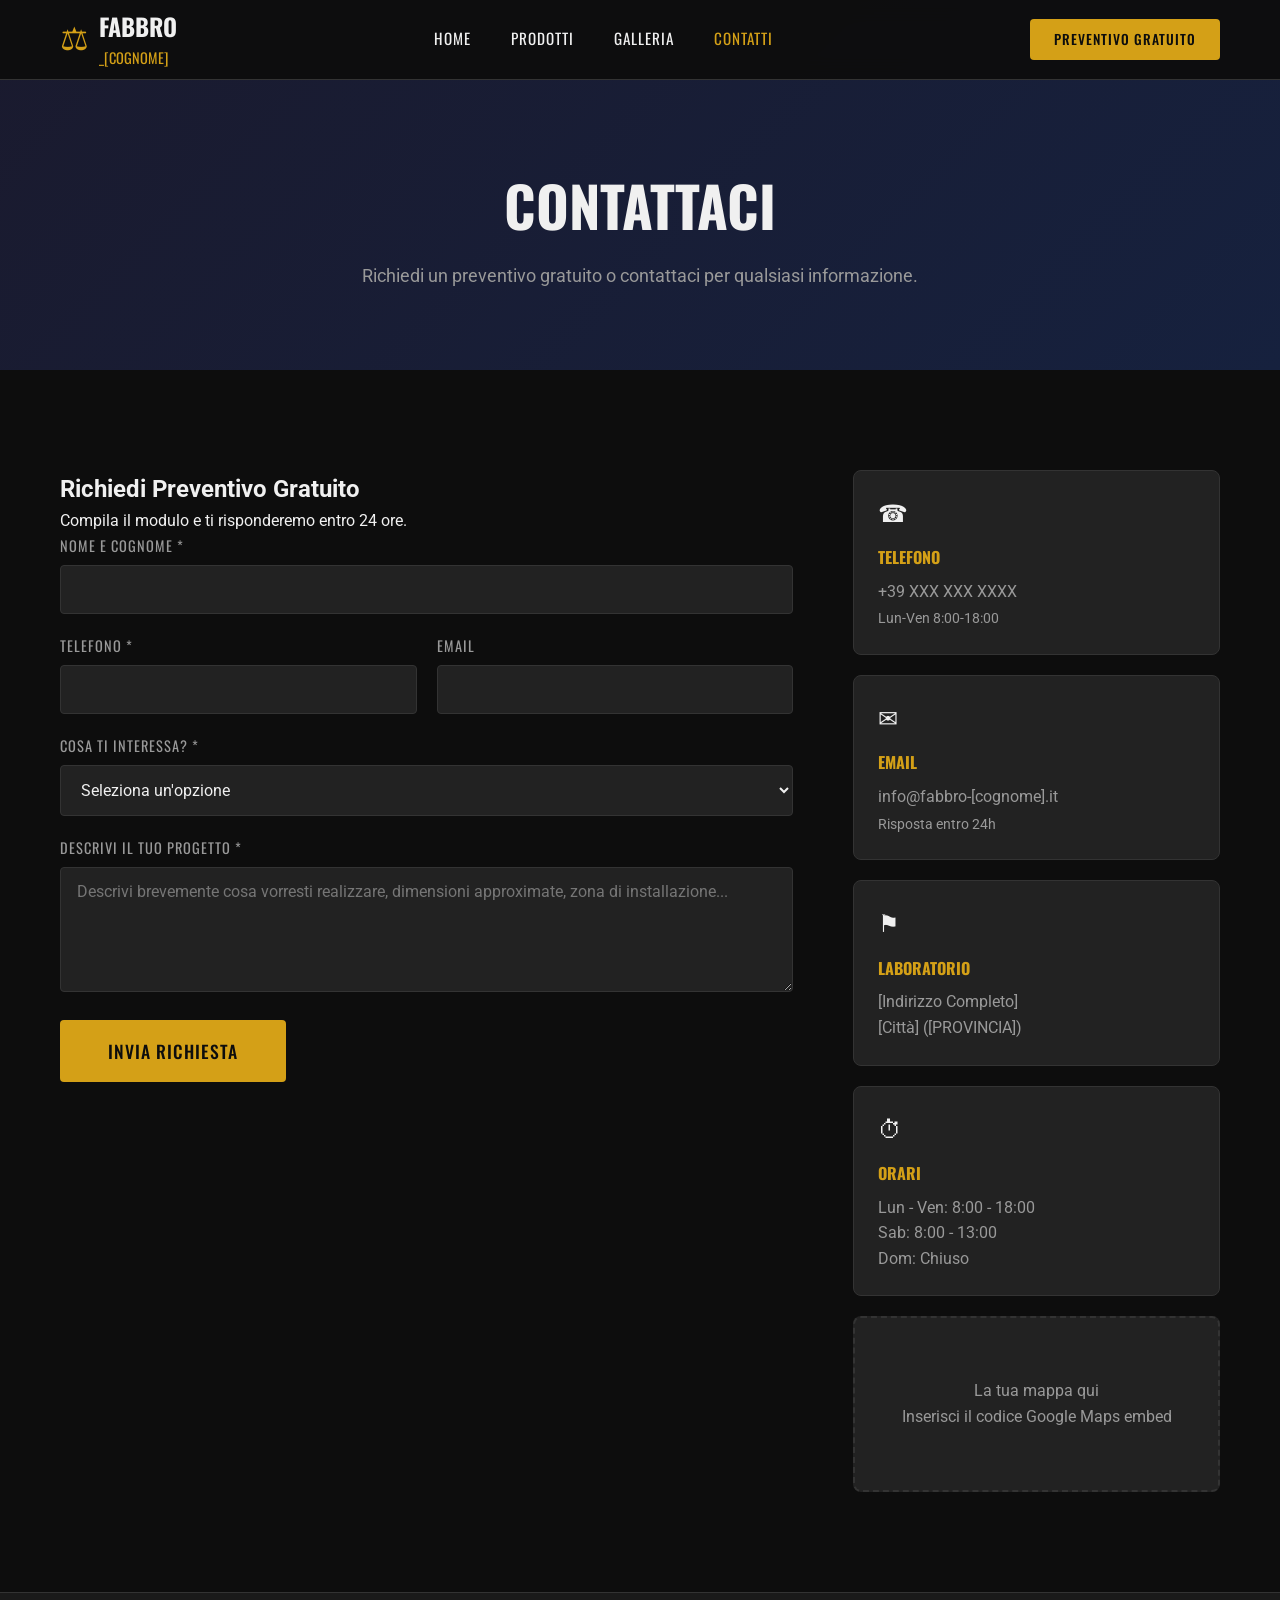
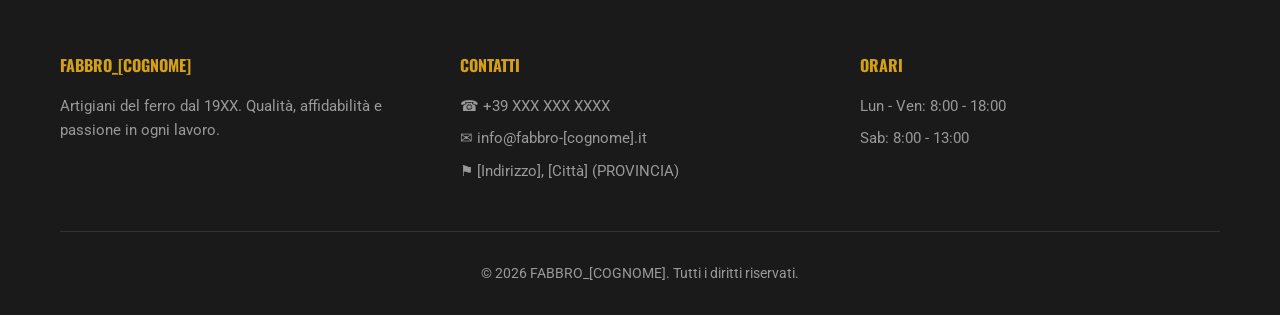
==== contatti.html @ 0b027c18 "First commit - Sito vetrina fabbro" ====
<!DOCTYPE html>
<html lang="it">
<head>
    <meta charset="UTF-8">
    <meta name="viewport" content="width=device-width, initial-scale=1.0">
    <title>Contatti | Fabbro Saldatore</title>
    <meta name="description" content="Contattaci per preventivo gratuito. Fabbro saldatore per cancelli, ringhiere, inferriate.">
    <link rel="stylesheet" href="css/style.css">
    <link rel="preconnect" href="https://fonts.googleapis.com">
    <link rel="preconnect" href="https://fonts.gstatic.com" crossorigin>
    <link href="https://fonts.googleapis.com/css2?family=Oswald:wght@400;500;700&family=Roboto:wght@300;400;500&display=swap" rel="stylesheet">
</head>
<body>
    <!-- Header -->
    <header class="header">
        <div class="container header-inner">
            <a href="index.html" class="logo">
                <span class="logo-icon">&#9878;</span>
                <span class="logo-text">FABBRO<br><small>_[COGNOME]</small></span>
            </a>
            <nav class="nav">
                <button class="nav-toggle" aria-label="Menu">&#9776;</button>
                <ul class="nav-menu">
                    <li><a href="index.html">Home</a></li>
                    <li><a href="prodotti.html">Prodotti</a></li>
                    <li><a href="galleria.html">Galleria</a></li>
                    <li><a href="contatti.html" class="active">Contatti</a></li>
                </ul>
            </nav>
            <a href="contatti.html" class="btn btn-primary header-cta">Preventivo Gratuito</a>
        </div>
    </header>

    <!-- Page Header -->
    <section class="page-header">
        <div class="container">
            <h1>Contattaci</h1>
            <p>Richiedi un preventivo gratuito o contattaci per qualsiasi informazione.</p>
        </div>
    </section>

    <!-- Contatti -->
    <section class="section">
        <div class="container">
            <div class="contact-grid">
                <!-- Form -->
                <div class="contact-form-wrapper">
                    <h2>Richiedi Preventivo Gratuito</h2>
                    <p>Compila il modulo e ti risponderemo entro 24 ore.</p>
                    <form class="contact-form" id="contact-form">
                        <div class="form-group">
                            <label for="nome">Nome e Cognome *</label>
                            <input type="text" id="nome" name="nome" required>
                        </div>
                        <div class="form-row">
                            <div class="form-group">
                                <label for="telefono">Telefono *</label>
                                <input type="tel" id="telefono" name="telefono" required>
                            </div>
                            <div class="form-group">
                                <label for="email">Email</label>
                                <input type="email" id="email" name="email">
                            </div>
                        </div>
                        <div class="form-group">
                            <label for="servizio">Cosa ti interessa? *</label>
                            <select id="servizio" name="servizio" required>
                                <option value="">Seleziona un'opzione</option>
                                <option value="cancelli">Cancelli</option>
                                <option value="ringhiere">Ringhiere</option>
                                <option value="inferriate">Inferriate</option>
                                <option value="strutture">Strutture Metalliche</option>
                                <option value="altro">Altro / Non so</option>
                            </select>
                        </div>
                        <div class="form-group">
                            <label for="descrizione">Descrivi il tuo progetto *</label>
                            <textarea id="descrizione" name="descrizione" rows="5" required placeholder="Descrivi brevemente cosa vorresti realizzare, dimensioni approximate, zona di installazione..."></textarea>
                        </div>
                        <button type="submit" class="btn btn-primary btn-large">Invia Richiesta</button>
                    </form>
                </div>

                <!-- Info Contatto -->
                <div class="contact-info">
                    <div class="info-card">
                        <div class="info-icon">&#9742;</div>
                        <h3>Telefono</h3>
                        <p>+39 XXX XXX XXXX</p>
                        <p class="small">Lun-Ven 8:00-18:00</p>
                    </div>
                    <div class="info-card">
                        <div class="info-icon">&#9993;</div>
                        <h3>Email</h3>
                        <p>info@fabbro-[cognome].it</p>
                        <p class="small">Risposta entro 24h</p>
                    </div>
                    <div class="info-card">
                        <div class="info-icon">&#9873;</div>
                        <h3>Laboratorio</h3>
                        <p>[Indirizzo Completo]</p>
                        <p>[Città] ([PROVINCIA])</p>
                    </div>
                    <div class="info-card">
                        <div class="info-icon">&#9201;</div>
                        <h3>Orari</h3>
                        <p>Lun - Ven: 8:00 - 18:00</p>
                        <p>Sab: 8:00 - 13:00</p>
                        <p>Dom: Chiuso</p>
                    </div>

                    <!-- Mappa placeholder -->
                    <div class="map-placeholder">
                        <p>La tua mappa qui</p>
                        <p class="small">Inserisci il codice Google Maps embed</p>
                    </div>
                </div>
            </div>
        </div>
    </section>

    <!-- Footer -->
    <footer class="footer">
        <div class="container">
            <div class="footer-grid">
                <div class="footer-col">
                    <h4>FABBRO_[COGNOME]</h4>
                    <p>Artigiani del ferro dal 19XX. Qualità, affidabilità e passione in ogni lavoro.</p>
                </div>
                <div class="footer-col">
                    <h4>Contatti</h4>
                    <p>&#9742; +39 XXX XXX XXXX</p>
                    <p>&#9993; info@fabbro-[cognome].it</p>
                    <p>&#9873; [Indirizzo], [Città] (PROVINCIA)</p>
                </div>
                <div class="footer-col">
                    <h4>Orari</h4>
                    <p>Lun - Ven: 8:00 - 18:00</p>
                    <p>Sab: 8:00 - 13:00</p>
                </div>
            </div>
            <div class="footer-bottom">
                <p>&copy; 2026 FABBRO_[COGNOME]. Tutti i diritti riservati.</p>
            </div>
        </div>
    </footer>

    <script src="js/main.js"></script>
</body>
</html>
---- css/style.css ----
/* ================================
   VARIABLES & RESET
================================ */
:root {
    --color-bg: #0d0d0d;
    --color-bg-light: #1a1a1a;
    --color-bg-card: #222;
    --color-primary: #d4a017;
    --color-primary-dark: #b8860b;
    --color-accent: #e8b828;
    --color-text: #f0f0f0;
    --color-text-muted: #999;
    --color-border: #333;
    --font-heading: 'Oswald', sans-serif;
    --font-body: 'Roboto', sans-serif;
    --max-width: 1200px;
    --header-height: 80px;
}

*, *::before, *::after {
    margin: 0;
    padding: 0;
    box-sizing: border-box;
}

html {
    scroll-behavior: smooth;
}

body {
    font-family: var(--font-body);
    background-color: var(--color-bg);
    color: var(--color-text);
    line-height: 1.6;
    overflow-x: hidden;
}

img {
    max-width: 100%;
    height: auto;
    display: block;
}

a {
    color: inherit;
    text-decoration: none;
}

ul {
    list-style: none;
}

.container {
    max-width: var(--max-width);
    margin: 0 auto;
    padding: 0 20px;
}

/* ================================
   BUTTONS
================================ */
.btn {
    display: inline-block;
    padding: 14px 32px;
    font-family: var(--font-heading);
    font-size: 1rem;
    font-weight: 500;
    text-transform: uppercase;
    letter-spacing: 1px;
    border: none;
    border-radius: 4px;
    cursor: pointer;
    transition: all 0.3s ease;
    text-align: center;
}

.btn-primary {
    background: var(--color-primary);
    color: var(--color-bg);
}

.btn-primary:hover {
    background: var(--color-accent);
    transform: translateY(-2px);
    box-shadow: 0 4px 20px rgba(212, 160, 23, 0.3);
}

.btn-outline {
    background: transparent;
    color: var(--color-text);
    border: 2px solid var(--color-text);
}

.btn-outline:hover {
    background: var(--color-text);
    color: var(--color-bg);
}

.btn-secondary {
    background: var(--color-bg-card);
    color: var(--color-text);
    border: 1px solid var(--color-border);
}

.btn-secondary:hover {
    background: var(--color-border);
}

.btn-large {
    padding: 18px 48px;
    font-size: 1.1rem;
}

/* ================================
   HEADER
================================ */
.header {
    position: fixed;
    top: 0;
    left: 0;
    right: 0;
    height: var(--header-height);
    background: rgba(13, 13, 13, 0.95);
    backdrop-filter: blur(10px);
    border-bottom: 1px solid var(--color-border);
    z-index: 1000;
}

.header-inner {
    display: flex;
    align-items: center;
    justify-content: space-between;
    height: 100%;
}

.logo {
    display: flex;
    align-items: center;
    gap: 10px;
}

.logo-icon {
    font-size: 2rem;
    color: var(--color-primary);
}

.logo-text {
    font-family: var(--font-heading);
    font-size: 1.5rem;
    font-weight: 700;
    line-height: 1.1;
}

.logo-text small {
    font-weight: 400;
    color: var(--color-primary);
    font-size: 0.9rem;
}

.nav-toggle {
    display: none;
    background: none;
    border: none;
    color: var(--color-text);
    font-size: 1.5rem;
    cursor: pointer;
}

.nav-menu {
    display: flex;
    gap: 8px;
}

.nav-menu a {
    font-family: var(--font-heading);
    font-size: 0.95rem;
    text-transform: uppercase;
    letter-spacing: 1px;
    padding: 8px 16px;
    border-radius: 4px;
    transition: all 0.3s ease;
}

.nav-menu a:hover,
.nav-menu a.active {
    color: var(--color-primary);
}

.header-cta {
    padding: 10px 24px;
    font-size: 0.85rem;
}

/* ================================
   HERO
================================ */
.hero {
    position: relative;
    height: 100vh;
    min-height: 600px;
    display: flex;
    align-items: center;
    justify-content: center;
    text-align: center;
    background: linear-gradient(135deg, #1a1a2e 0%, #16213e 50%, #0f3460 100%);
    overflow: hidden;
}

.hero::before {
    content: '';
    position: absolute;
    top: 0;
    left: 0;
    right: 0;
    bottom: 0;
    background: url('https://placehold.co/1920x1080/0d0d0d/333333?text=+') center/cover;
    opacity: 0.3;
}

.hero-overlay {
    position: absolute;
    top: 0;
    left: 0;
    right: 0;
    bottom: 0;
    background: linear-gradient(to bottom, rgba(13,13,13,0.4) 0%, rgba(13,13,13,0.8) 100%);
}

.hero-content {
    position: relative;
    z-index: 1;
    padding: 20px;
}

.hero-title {
    font-family: var(--font-heading);
    font-size: clamp(2.5rem, 8vw, 5rem);
    font-weight: 700;
    text-transform: uppercase;
    line-height: 1.1;
    margin-bottom: 20px;
}

.text-accent {
    color: var(--color-primary);
}

.hero-subtitle {
    font-size: clamp(1rem, 2.5vw, 1.3rem);
    color: var(--color-text-muted);
    max-width: 600px;
    margin: 0 auto 40px;
}

.hero-buttons {
    display: flex;
    gap: 16px;
    justify-content: center;
    flex-wrap: wrap;
}

.hero-scroll {
    position: absolute;
    bottom: 40px;
    left: 50%;
    transform: translateX(-50%);
    text-align: center;
    color: var(--color-text-muted);
    font-size: 0.85rem;
    z-index: 1;
}

.scroll-arrow {
    width: 20px;
    height: 20px;
    border-right: 2px solid var(--color-primary);
    border-bottom: 2px solid var(--color-primary);
    transform: rotate(45deg);
    margin: 10px auto 0;
    animation: scrollBounce 2s infinite;
}

@keyframes scrollBounce {
    0%, 100% { transform: rotate(45deg) translateY(0); }
    50% { transform: rotate(45deg) translateY(8px); }
}

/* ================================
   SECTIONS
================================ */
.section {
    padding: 100px 0;
}

.section.dark {
    background: var(--color-bg-light);
}

.section-title {
    font-family: var(--font-heading);
    font-size: clamp(2rem, 5vw, 2.8rem);
    text-transform: uppercase;
    text-align: center;
    margin-bottom: 60px;
    position: relative;
}

.section-title::after {
    content: '';
    display: block;
    width: 80px;
    height: 3px;
    background: var(--color-primary);
    margin: 16px auto 0;
}

.section-title.light {
    color: var(--color-text);
}

/* ================================
   SERVICES PREVIEW
================================ */
.services-grid {
    display: grid;
    grid-template-columns: repeat(auto-fit, minmax(250px, 1fr));
    gap: 30px;
    margin-bottom: 40px;
}

.service-card {
    background: var(--color-bg-card);
    padding: 40px 30px;
    border-radius: 8px;
    text-align: center;
    border: 1px solid var(--color-border);
    transition: all 0.3s ease;
}

.service-card:hover {
    transform: translateY(-8px);
    border-color: var(--color-primary);
    box-shadow: 0 10px 40px rgba(212, 160, 23, 0.1);
}

.service-icon {
    font-size: 3rem;
    margin-bottom: 20px;
}

.service-card h3 {
    font-family: var(--font-heading);
    font-size: 1.4rem;
    text-transform: uppercase;
    margin-bottom: 12px;
}

.service-card p {
    color: var(--color-text-muted);
    font-size: 0.95rem;
}

/* ================================
   FEATURES / PERCHÉ SCELIERCI
================================ */
.features-grid {
    display: grid;
    grid-template-columns: repeat(auto-fit, minmax(250px, 1fr));
    gap: 40px;
}

.feature {
    text-align: center;
}

.feature-number {
    font-family: var(--font-heading);
    font-size: 3rem;
    font-weight: 700;
    color: var(--color-primary);
    opacity: 0.5;
    margin-bottom: 16px;
}

.feature h3 {
    font-family: var(--font-heading);
    font-size: 1.3rem;
    text-transform: uppercase;
    margin-bottom: 12px;
}

.feature p {
    color: var(--color-text-muted);
}

/* ================================
   CTA
================================ */
.cta {
    background: linear-gradient(135deg, var(--color-primary-dark) 0%, var(--color-primary) 100%);
    text-align: center;
}

.cta h2 {
    font-family: var(--font-heading);
    font-size: clamp(1.8rem, 4vw, 2.5rem);
    text-transform: uppercase;
    color: var(--color-bg);
    margin-bottom: 16px;
}

.cta p {
    color: var(--color-bg);
    opacity: 0.8;
    margin-bottom: 30px;
    font-size: 1.1rem;
}

.cta .btn-primary {
    background: var(--color-bg);
    color: var(--color-primary);
}

.cta .btn-primary:hover {
    background: var(--color-text);
    transform: translateY(-2px);
}

/* ================================
   PAGE HEADER (sottopagine)
================================ */
.page-header {
    padding: 160px 0 80px;
    background: linear-gradient(135deg, #1a1a2e 0%, #16213e 100%);
    text-align: center;
}

.page-header h1 {
    font-family: var(--font-heading);
    font-size: clamp(2rem, 6vw, 3.5rem);
    text-transform: uppercase;
    margin-bottom: 12px;
}

.page-header p {
    color: var(--color-text-muted);
    font-size: 1.1rem;
}

/* ================================
   PRODUCT SECTIONS
================================ */
.product-section {
    display: grid;
    grid-template-columns: 1fr 1fr;
    gap: 60px;
    align-items: center;
    margin-bottom: 80px;
}

.product-section.reverse {
    direction: rtl;
}

.product-section.reverse > * {
    direction: ltr;
}

.product-content h2 {
    font-family: var(--font-heading);
    font-size: 2rem;
    text-transform: uppercase;
    margin-bottom: 16px;
    color: var(--color-primary);
}

.product-content p {
    color: var(--color-text-muted);
    margin-bottom: 20px;
}

.product-list {
    margin-bottom: 24px;
}

.product-list li {
    padding: 8px 0;
    padding-left: 24px;
    position: relative;
    color: var(--color-text-muted);
}

.product-list li::before {
    content: '✓';
    position: absolute;
    left: 0;
    color: var(--color-primary);
    font-weight: bold;
}

.product-image {
    border-radius: 8px;
    overflow: hidden;
}

.product-image img {
    width: 100%;
    transition: transform 0.3s ease;
}

.product-image:hover img {
    transform: scale(1.05);
}

/* ================================
   PROCESS STEPS
================================ */
.process-steps {
    display: grid;
    grid-template-columns: repeat(auto-fit, minmax(220px, 1fr));
    gap: 30px;
}

.process-step {
    text-align: center;
    padding: 30px 20px;
}

.step-number {
    width: 60px;
    height: 60px;
    border-radius: 50%;
    background: var(--color-primary);
    color: var(--color-bg);
    font-family: var(--font-heading);
    font-size: 1.5rem;
    font-weight: 700;
    display: flex;
    align-items: center;
    justify-content: center;
    margin: 0 auto 20px;
}

.process-step h3 {
    font-family: var(--font-heading);
    font-size: 1.2rem;
    text-transform: uppercase;
    margin-bottom: 12px;
}

.process-step p {
    color: var(--color-text-muted);
    font-size: 0.95rem;
}

/* ================================
   GALLERY
================================ */
.gallery-filter {
    padding: 40px 0;
    text-align: center;
}

.filter-buttons {
    display: flex;
    justify-content: center;
    gap: 12px;
    flex-wrap: wrap;
}

.filter-btn {
    padding: 10px 24px;
    font-family: var(--font-heading);
    font-size: 0.9rem;
    text-transform: uppercase;
    letter-spacing: 1px;
    background: var(--color-bg-card);
    color: var(--color-text-muted);
    border: 1px solid var(--color-border);
    border-radius: 4px;
    cursor: pointer;
    transition: all 0.3s ease;
}

.filter-btn:hover,
.filter-btn.active {
    background: var(--color-primary);
    color: var(--color-bg);
    border-color: var(--color-primary);
}

.gallery-grid {
    display: grid;
    grid-template-columns: repeat(auto-fill, minmax(300px, 1fr));
    gap: 20px;
}

.gallery-item {
    position: relative;
    border-radius: 8px;
    overflow: hidden;
    cursor: pointer;
    aspect-ratio: 3/2;
}

.gallery-item img {
    width: 100%;
    height: 100%;
    object-fit: cover;
    transition: transform 0.3s ease;
}

.gallery-item:hover img {
    transform: scale(1.1);
}

.gallery-overlay {
    position: absolute;
    bottom: 0;
    left: 0;
    right: 0;
    padding: 20px;
    background: linear-gradient(to top, rgba(0,0,0,0.9) 0%, transparent 100%);
    transform: translateY(100%);
    transition: transform 0.3s ease;
}

.gallery-item:hover .gallery-overlay {
    transform: translateY(0);
}

.gallery-overlay h3 {
    font-family: var(--font-heading);
    font-size: 1.2rem;
    text-transform: uppercase;
}

.gallery-overlay p {
    color: var(--color-primary);
    font-size: 0.9rem;
}

.gallery-item.hidden {
    display: none;
}

/* ================================
   LIGHTBOX
================================ */
.lightbox {
    display: none;
    position: fixed;
    top: 0;
    left: 0;
    right: 0;
    bottom: 0;
    background: rgba(0, 0, 0, 0.95);
    z-index: 2000;
    align-items: center;
    justify-content: center;
    padding: 20px;
}

.lightbox.active {
    display: flex;
}

.lightbox-close {
    position: absolute;
    top: 20px;
    right: 30px;
    font-size: 3rem;
    color: var(--color-text);
    background: none;
    border: none;
    cursor: pointer;
    line-height: 1;
}

.lightbox img {
    max-width: 90%;
    max-height: 90vh;
    border-radius: 8px;
}

/* ================================
   CONTACT PAGE
================================ */
.contact-grid {
    display: grid;
    grid-template-columns: 2fr 1fr;
    gap: 60px;
}

.contact-form h2 {
    font-family: var(--font-heading);
    font-size: 1.8rem;
    text-transform: uppercase;
    margin-bottom: 8px;
}

.contact-form > p {
    color: var(--color-text-muted);
    margin-bottom: 30px;
}

.form-group {
    margin-bottom: 20px;
}

.form-group label {
    display: block;
    font-family: var(--font-heading);
    font-size: 0.9rem;
    text-transform: uppercase;
    letter-spacing: 1px;
    margin-bottom: 8px;
    color: var(--color-text-muted);
}

.form-group input,
.form-group select,
.form-group textarea {
    width: 100%;
    padding: 14px 16px;
    background: var(--color-bg-card);
    border: 1px solid var(--color-border);
    border-radius: 4px;
    color: var(--color-text);
    font-family: var(--font-body);
    font-size: 1rem;
    transition: border-color 0.3s ease;
}

.form-group input:focus,
.form-group select:focus,
.form-group textarea:focus {
    outline: none;
    border-color: var(--color-primary);
}

.form-row {
    display: grid;
    grid-template-columns: 1fr 1fr;
    gap: 20px;
}

.contact-info {
    display: flex;
    flex-direction: column;
    gap: 20px;
}

.info-card {
    background: var(--color-bg-card);
    padding: 24px;
    border-radius: 8px;
    border: 1px solid var(--color-border);
}

.info-icon {
    font-size: 1.5rem;
    margin-bottom: 12px;
}

.info-card h3 {
    font-family: var(--font-heading);
    font-size: 1rem;
    text-transform: uppercase;
    margin-bottom: 8px;
    color: var(--color-primary);
}

.info-card p {
    color: var(--color-text-muted);
}

.info-card .small {
    font-size: 0.85rem;
    margin-top: 4px;
}

.map-placeholder {
    background: var(--color-bg-card);
    border: 2px dashed var(--color-border);
    border-radius: 8px;
    padding: 60px 20px;
    text-align: center;
    color: var(--color-text-muted);
}

/* ================================
   FOOTER
================================ */
.footer {
    background: var(--color-bg-light);
    padding: 60px 0 30px;
    border-top: 1px solid var(--color-border);
}

.footer-grid {
    display: grid;
    grid-template-columns: repeat(auto-fit, minmax(200px, 1fr));
    gap: 40px;
    margin-bottom: 40px;
}

.footer-col h4 {
    font-family: var(--font-heading);
    font-size: 1rem;
    text-transform: uppercase;
    margin-bottom: 16px;
    color: var(--color-primary);
}

.footer-col p {
    color: var(--color-text-muted);
    margin-bottom: 8px;
    font-size: 0.95rem;
}

.social-links {
    display: flex;
    gap: 12px;
}

.social-link {
    color: var(--color-text-muted);
    transition: color 0.3s ease;
}

.social-link:hover {
    color: var(--color-primary);
}

.footer-bottom {
    text-align: center;
    padding-top: 30px;
    border-top: 1px solid var(--color-border);
    color: var(--color-text-muted);
    font-size: 0.9rem;
}

/* ================================
   RESPONSIVE
================================ */
@media (max-width: 992px) {
    .product-section {
        grid-template-columns: 1fr;
        gap: 40px;
    }

    .product-section.reverse {
        direction: ltr;
    }

    .contact-grid {
        grid-template-columns: 1fr;
    }
}

@media (max-width: 768px) {
    .nav-toggle {
        display: block;
    }

    .nav-menu {
        display: none;
        position: absolute;
        top: var(--header-height);
        left: 0;
        right: 0;
        background: var(--color-bg);
        flex-direction: column;
        padding: 20px;
        border-bottom: 1px solid var(--color-border);
    }

    .nav-menu.active {
        display: flex;
    }

    .nav-menu a {
        display: block;
        padding: 12px 16px;
    }

    .header-cta {
        display: none;
    }

    .form-row {
        grid-template-columns: 1fr;
    }

    .section {
        padding: 60px 0;
    }

    .process-steps {
        grid-template-columns: 1fr 1fr;
    }
}

@media (max-width: 480px) {
    .hero-buttons {
        flex-direction: column;
        align-items: center;
    }

    .process-steps {
        grid-template-columns: 1fr;
    }
}
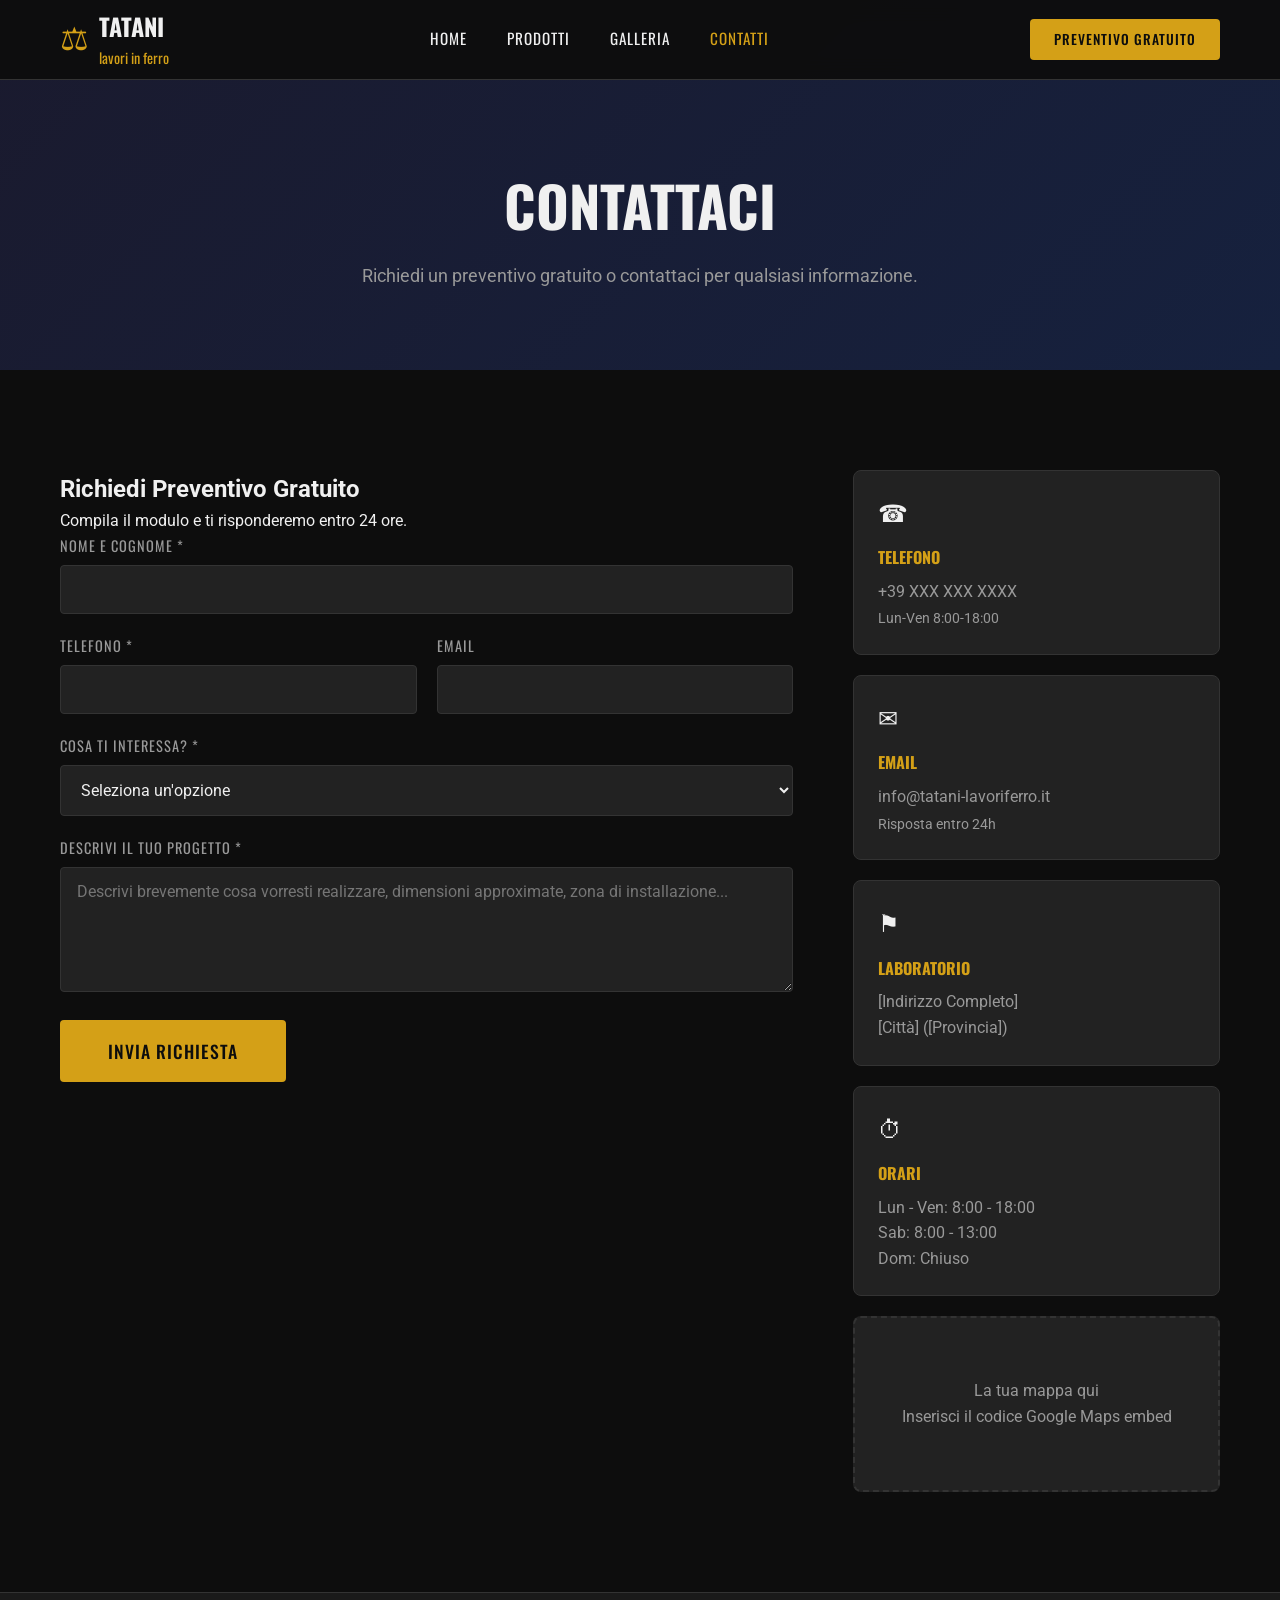
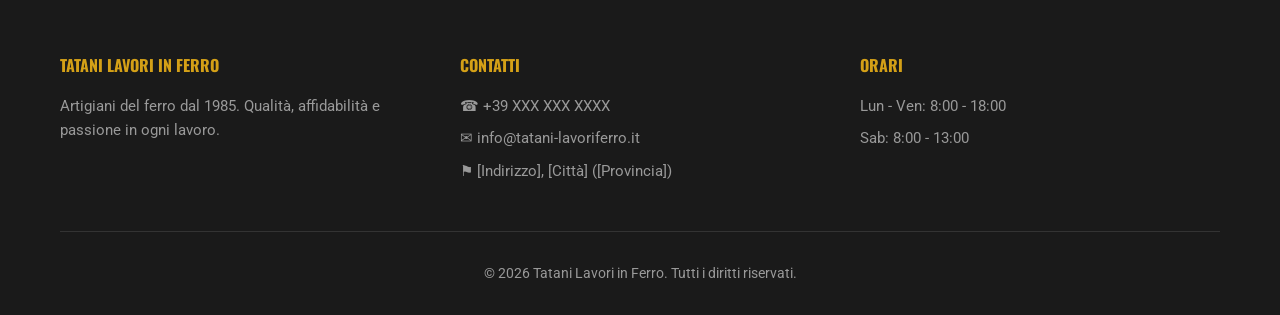
==== commit a85ffef9: "Update: nome Tatani, foto reali Unsplash, testi personalizzati" ====
--- a/contatti.html
+++ b/contatti.html
@@ -3,8 +3,8 @@
 <head>
     <meta charset="UTF-8">
     <meta name="viewport" content="width=device-width, initial-scale=1.0">
-    <title>Contatti | Fabbro Saldatore</title>
-    <meta name="description" content="Contattaci per preventivo gratuito. Fabbro saldatore per cancelli, ringhiere, inferriate.">
+    <title>Contatti | Tatani Lavori in Ferro</title>
+    <meta name="description" content="Contattaci per preventivo gratuito. Tatani Lavori in Ferro: cancelli, ringhiere, inferriate.">
     <link rel="stylesheet" href="css/style.css">
     <link rel="preconnect" href="https://fonts.googleapis.com">
     <link rel="preconnect" href="https://fonts.gstatic.com" crossorigin>
@@ -16,7 +16,7 @@
         <div class="container header-inner">
             <a href="index.html" class="logo">
                 <span class="logo-icon">&#9878;</span>
-                <span class="logo-text">FABBRO<br><small>_[COGNOME]</small></span>
+                <span class="logo-text">TATANI<br><small>lavori in ferro</small></span>
             </a>
             <nav class="nav">
                 <button class="nav-toggle" aria-label="Menu">&#9776;</button>
@@ -92,14 +92,14 @@
                     <div class="info-card">
                         <div class="info-icon">&#9993;</div>
                         <h3>Email</h3>
-                        <p>info@fabbro-[cognome].it</p>
+                        <p>info@tatani-lavoriferro.it</p>
                         <p class="small">Risposta entro 24h</p>
                     </div>
                     <div class="info-card">
                         <div class="info-icon">&#9873;</div>
                         <h3>Laboratorio</h3>
                         <p>[Indirizzo Completo]</p>
-                        <p>[Città] ([PROVINCIA])</p>
+                        <p>[Città] ([Provincia])</p>
                     </div>
                     <div class="info-card">
                         <div class="info-icon">&#9201;</div>
@@ -124,14 +124,14 @@
         <div class="container">
             <div class="footer-grid">
                 <div class="footer-col">
-                    <h4>FABBRO_[COGNOME]</h4>
-                    <p>Artigiani del ferro dal 19XX. Qualità, affidabilità e passione in ogni lavoro.</p>
+                    <h4>TATANI LAVORI IN FERRO</h4>
+                    <p>Artigiani del ferro dal 1985. Qualità, affidabilità e passione in ogni lavoro.</p>
                 </div>
                 <div class="footer-col">
                     <h4>Contatti</h4>
                     <p>&#9742; +39 XXX XXX XXXX</p>
-                    <p>&#9993; info@fabbro-[cognome].it</p>
-                    <p>&#9873; [Indirizzo], [Città] (PROVINCIA)</p>
+                    <p>&#9993; info@tatani-lavoriferro.it</p>
+                    <p>&#9873; [Indirizzo], [Città] ([Provincia])</p>
                 </div>
                 <div class="footer-col">
                     <h4>Orari</h4>
@@ -140,7 +140,7 @@
                 </div>
             </div>
             <div class="footer-bottom">
-                <p>&copy; 2026 FABBRO_[COGNOME]. Tutti i diritti riservati.</p>
+                <p>&copy; 2026 Tatani Lavori in Ferro. Tutti i diritti riservati.</p>
             </div>
         </div>
     </footer>
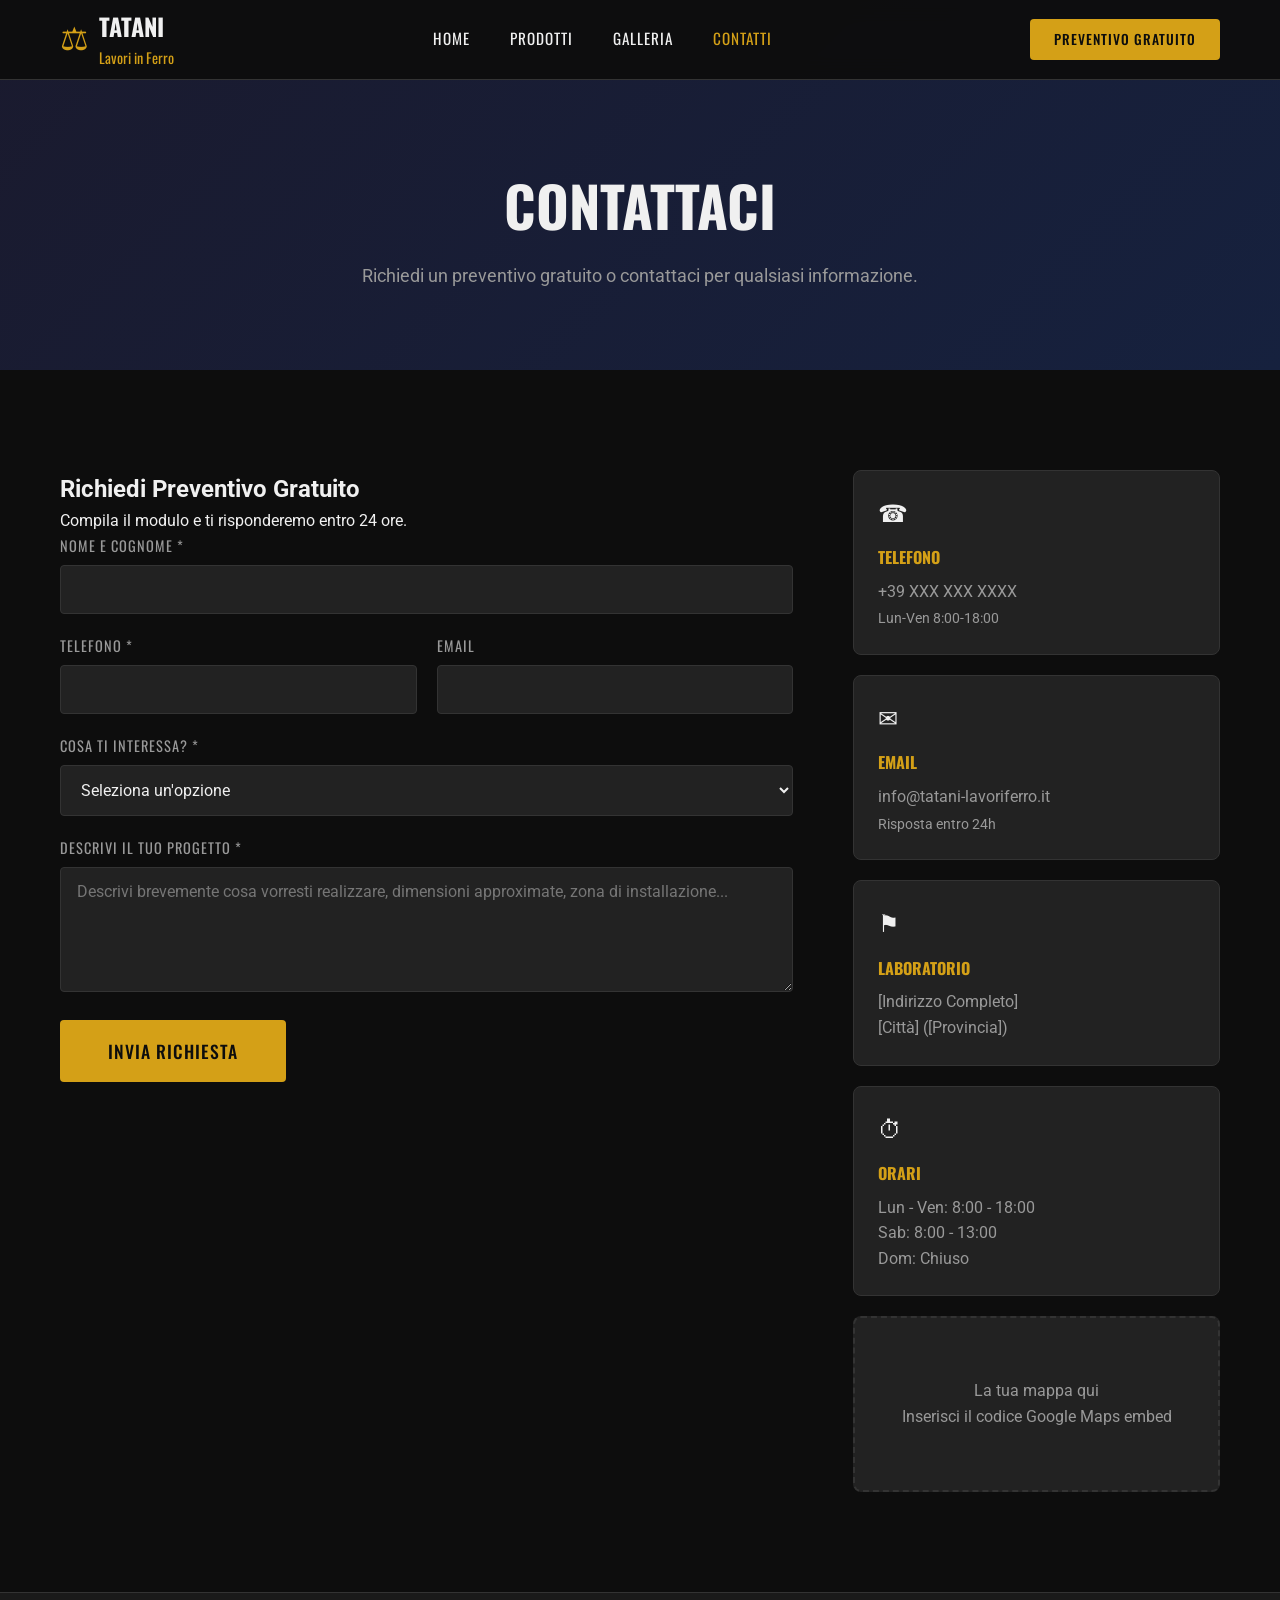
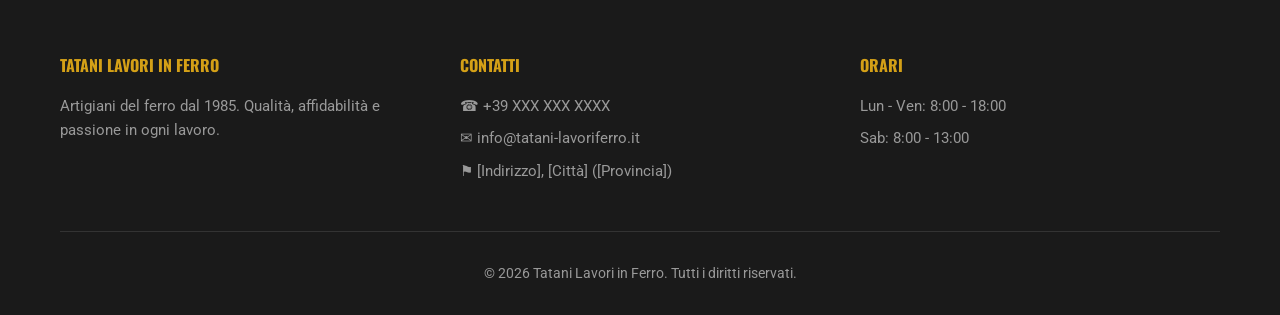
==== commit 40948504: "Fix: logo Lavori in Ferro maiuscolo, foto Pexels funzionanti" ====
--- a/contatti.html
+++ b/contatti.html
@@ -16,7 +16,7 @@
         <div class="container header-inner">
             <a href="index.html" class="logo">
                 <span class="logo-icon">&#9878;</span>
-                <span class="logo-text">TATANI<br><small>lavori in ferro</small></span>
+                <span class="logo-text">TATANI<br><small>Lavori in Ferro</small></span>
             </a>
             <nav class="nav">
                 <button class="nav-toggle" aria-label="Menu">&#9776;</button>
